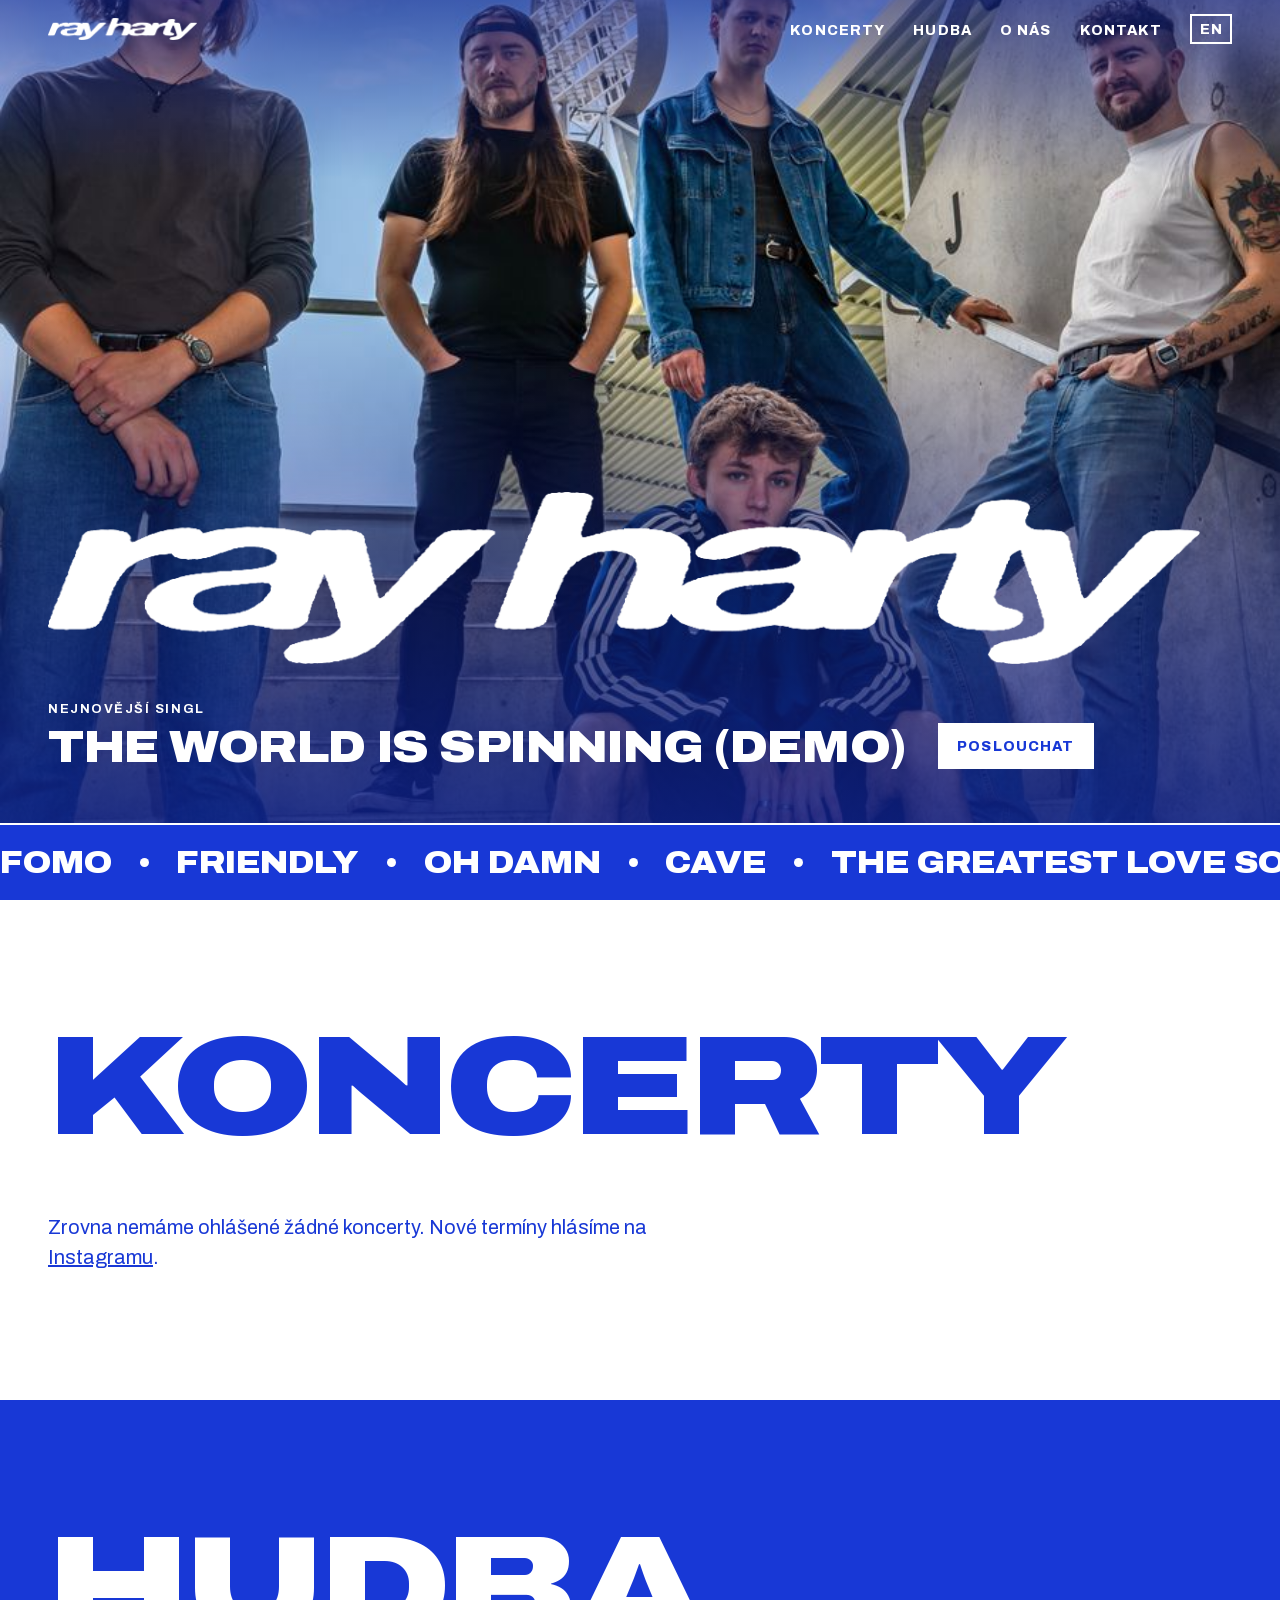
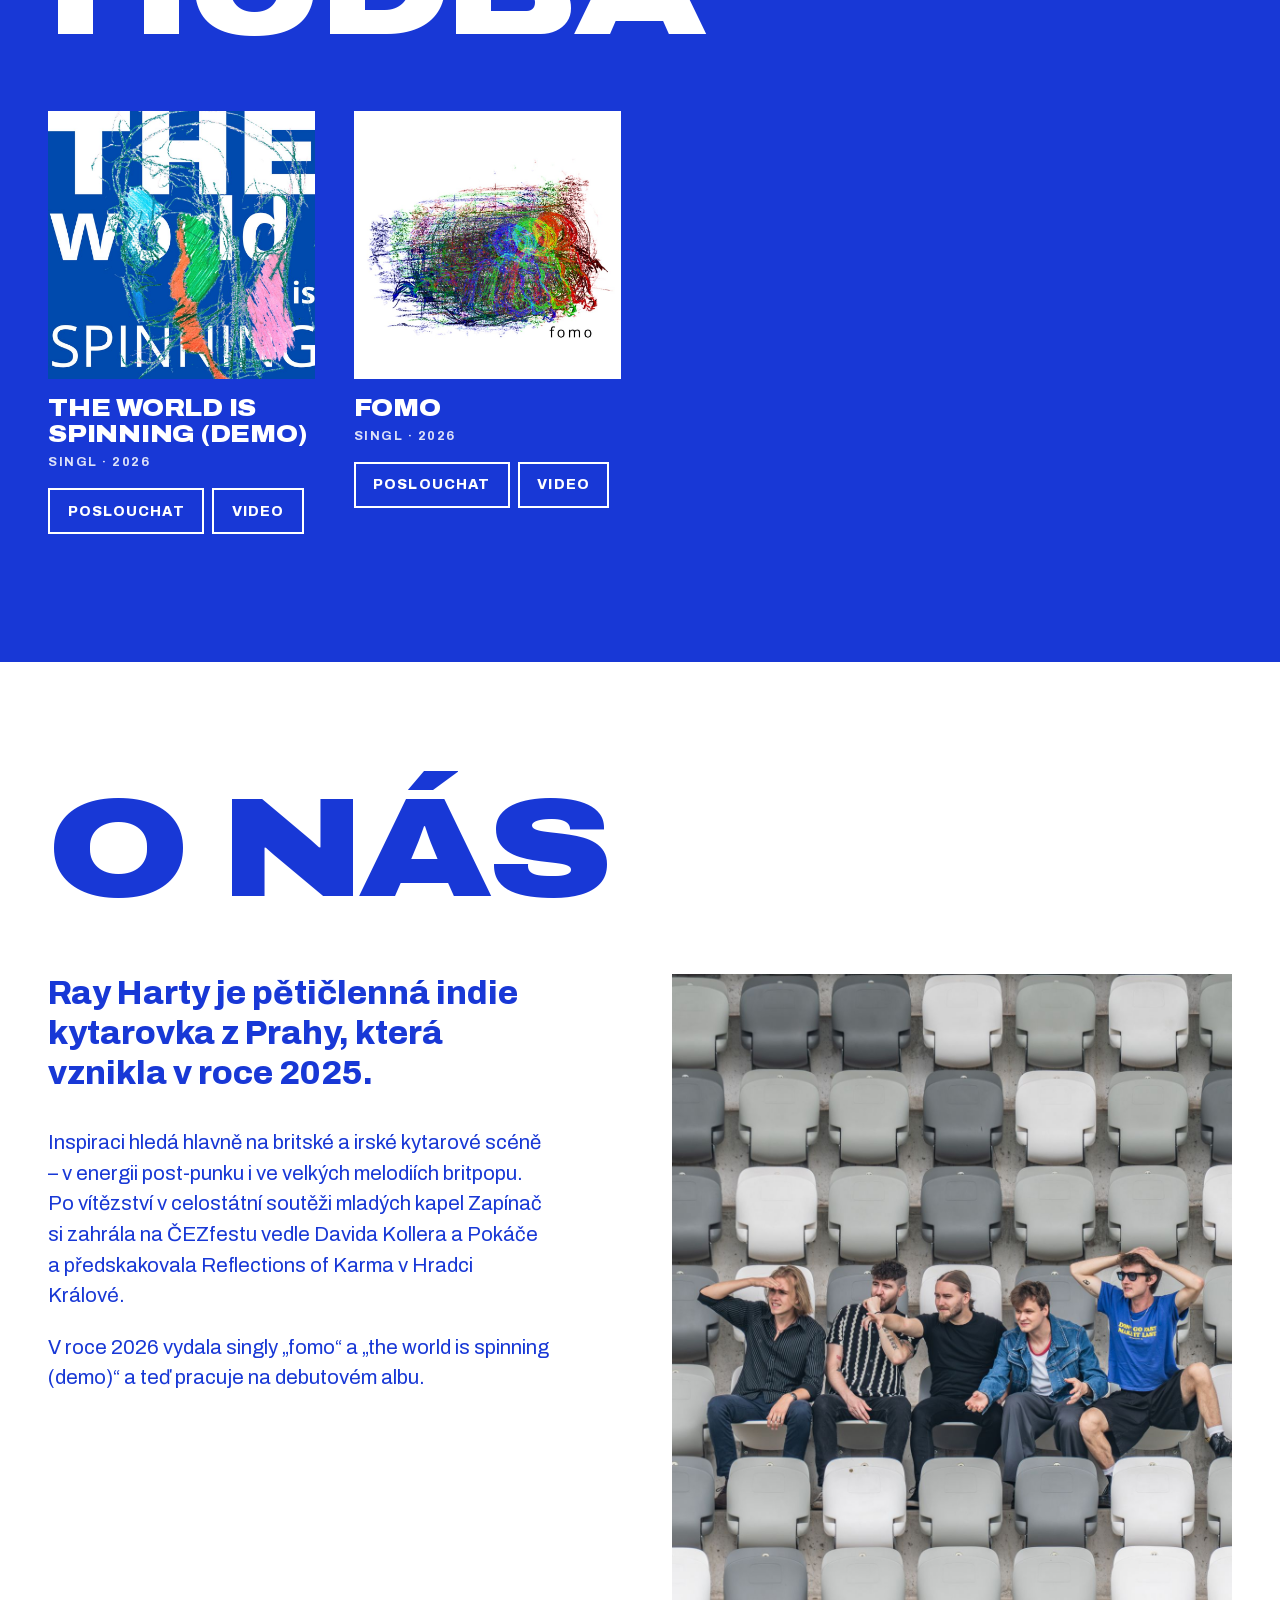
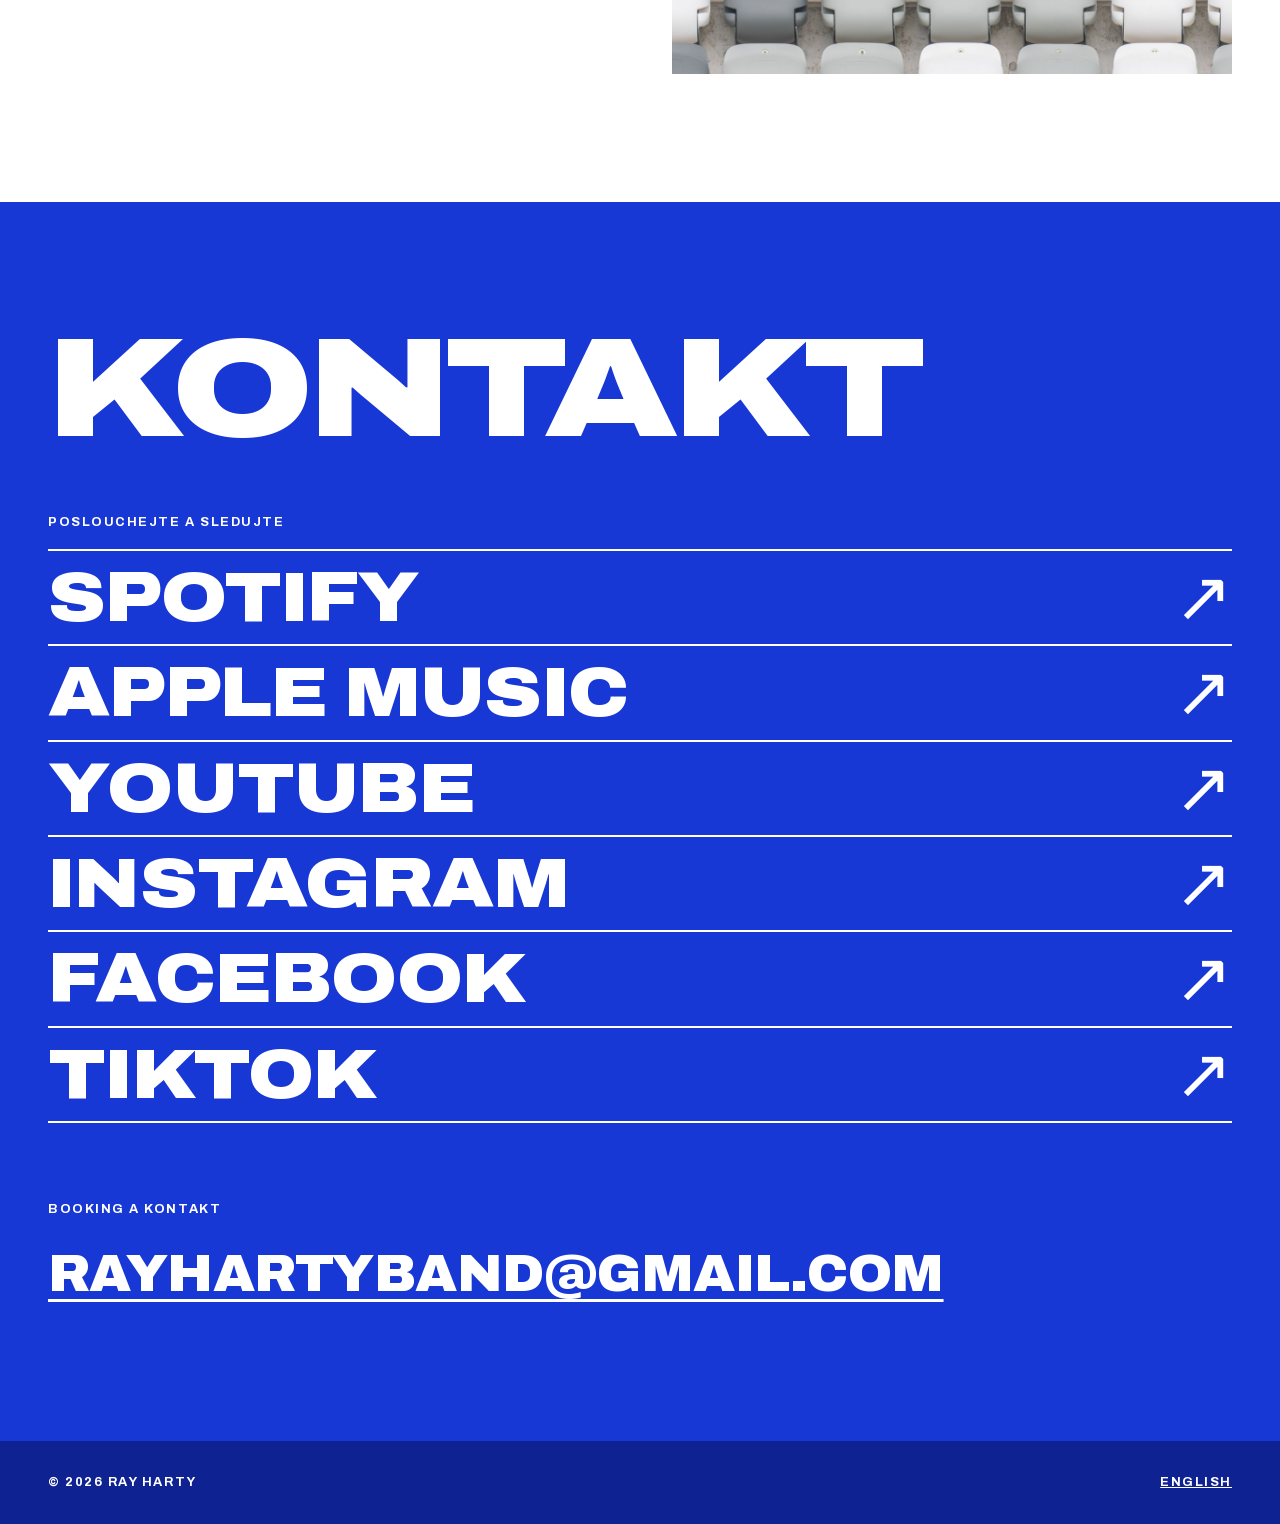
==== index.html @ d73cac22 "Ray Harty website: one-page bilingual site Czech (/) and English (/en/) one-page site with hero, liv" ====
<!doctype html>
<html lang="cs">
  <head>
    <meta charset="utf-8" />
    <meta name="viewport" content="width=device-width, initial-scale=1, viewport-fit=cover" />
    <title>Ray Harty</title>
    <meta
      name="description"
      content="Ray Harty je pětičlenná indie kytarovka z Prahy. Koncerty, hudba a odkazy na Spotify, Apple Music, YouTube a Instagram."
    />
    <link rel="canonical" href="https://rayharty.cz/" />
    <link rel="alternate" hreflang="cs" href="https://rayharty.cz/" />
    <link rel="alternate" hreflang="en" href="https://rayharty.cz/en/" />
    <link rel="alternate" hreflang="x-default" href="https://rayharty.cz/" />

    <meta property="og:type" content="website" />
    <meta property="og:site_name" content="Ray Harty" />
    <meta property="og:title" content="Ray Harty" />
    <meta property="og:description" content="Pětičlenná indie kytarovka z Prahy. Koncerty, hudba, kontakt." />
    <meta property="og:url" content="https://rayharty.cz/" />
    <meta property="og:image" content="https://rayharty.cz/assets/img/og.jpg" />
    <meta property="og:image:width" content="1200" />
    <meta property="og:image:height" content="630" />
    <meta property="og:locale" content="cs_CZ" />
    <meta property="og:locale:alternate" content="en_GB" />
    <meta name="theme-color" content="#1838d6" />

    <link rel="icon" href="assets/img/favicon.png" />
    <link rel="apple-touch-icon" href="assets/img/favicon.png" />
    <link rel="preload" href="assets/fonts/archivo-latin.woff2" as="font" type="font/woff2" crossorigin />
    <link rel="stylesheet" href="assets/css/style.css" />
    <script src="assets/js/config.js" defer></script>
    <script src="assets/js/main.js" defer></script>
  </head>
  <body>
    <a class="skip-link" href="#obsah">Přeskočit na obsah</a>

    <header class="site-header">
      <a class="logo" href="#top"><img src="assets/img/logo.png" alt="Ray Harty" width="1200" height="180" /></a>
      <nav class="site-nav" id="site-nav" aria-label="Hlavní navigace">
        <ul>
          <li><a href="#koncerty">Koncerty</a></li>
          <li><a href="#hudba">Hudba</a></li>
          <li><a href="#o-nas">O nás</a></li>
          <li><a href="#kontakt">Kontakt</a></li>
        </ul>
      </nav>
      <a class="lang-switch" href="en/" hreflang="en" lang="en" aria-label="English version">EN</a>
      <button class="menu-toggle" type="button" aria-expanded="false" aria-controls="site-nav">Menu</button>
    </header>

    <main id="obsah">
      <section class="hero" id="top">
        <picture class="hero__media">
          <source media="(max-width: 700px) and (orientation: portrait)" srcset="assets/img/hero-mobile.jpg" />
          <img src="assets/img/hero.jpg" alt="" fetchpriority="high" />
        </picture>
        <div class="hero__content">
          <h1 class="hero__title"><img src="assets/img/logo.png" alt="Ray Harty" width="1200" height="180" /></h1>
          <div class="hero__release" data-hero-release hidden></div>
        </div>
        <div class="ticker" data-album hidden></div>
      </section>

      <section class="section section--light" id="koncerty">
        <h2 class="section__title">Koncerty</h2>
        <ul class="concerts" data-concerts></ul>
        <p class="concerts__status" data-concerts-status>Načítám koncerty…</p>
      </section>

      <section class="section section--blue" id="hudba">
        <h2 class="section__title">Hudba</h2>
        <div class="releases" data-releases></div>
      </section>

      <section class="section section--light" id="o-nas">
        <h2 class="section__title">O nás</h2>
        <div class="about__grid">
          <div class="about__text" data-bio>
            <p class="lead">Ray Harty je pětičlenná indie kytarovka z Prahy, která vznikla v roce 2025.</p>
            <p>
              Inspiraci hledá hlavně na britské a irské kytarové scéně – v energii post-punku i ve velkých melodiích
              britpopu. Po vítězství v celostátní soutěži mladých kapel Zapínač si zahrála na ČEZfestu vedle Davida
              Kollera a Pokáče a předskakovala Reflections of Karma v Hradci Králové.
            </p>
            <p>
              V roce 2026 vydala singly „fomo“ a „the world is spinning (demo)“ a teď pracuje na debutovém albu.
            </p>
          </div>
          <figure class="about__media">
            <img src="assets/img/kapela.jpg" alt="Kapela Ray Harty na tribuně stadionu" width="1200" height="1500" loading="lazy" />
          </figure>
        </div>
      </section>

      <section class="section section--blue" id="kontakt">
        <h2 class="section__title">Kontakt</h2>
        <div class="contact__links" data-links-block>
          <p class="contact__label">Poslouchejte a sledujte</p>
          <ul class="link-list" data-links></ul>
        </div>
        <div data-email-block>
          <p class="contact__label">Booking a kontakt</p>
          <a class="contact__email" data-email></a>
        </div>
      </section>
    </main>

    <footer class="site-footer">
      <p>© <span data-year>2026</span> Ray Harty</p>
      <a href="en/" hreflang="en" lang="en">English</a>
    </footer>
  </body>
</html>
---- assets/css/style.css ----
/* ===================================================================
   Ray Harty
   =================================================================== */

@font-face {
  font-family: 'Archivo';
  src: url('../fonts/archivo-latin-ext.woff2') format('woff2');
  font-weight: 100 900;
  font-stretch: 62% 125%;
  font-display: swap;
  unicode-range: U+0100-02BA, U+02BD-02C5, U+02C7-02CC, U+02CE-02D7, U+02DD-02FF, U+0304, U+0308, U+0329,
    U+1D00-1DBF, U+1E00-1E9F, U+1EF2-1EFF, U+2020, U+20A0-20AB, U+20AD-20C4, U+2113, U+2C60-2C7F, U+A720-A7FF;
}

@font-face {
  font-family: 'Archivo';
  src: url('../fonts/archivo-latin.woff2') format('woff2');
  font-weight: 100 900;
  font-stretch: 62% 125%;
  font-display: swap;
  unicode-range: U+0000-00FF, U+0131, U+0152-0153, U+02BB-02BC, U+02C6, U+02DA, U+02DC, U+0304, U+0308, U+0329,
    U+2000-206F, U+20AC, U+2122, U+2191, U+2193, U+2212, U+2215, U+FEFF, U+FFFD;
}

:root {
  --blue: #1838d6;
  --blue-dark: #0e2391;
  --white: #ffffff;
  --font: 'Archivo', 'Helvetica Neue', Helvetica, Arial, sans-serif;
  --gutter: clamp(1rem, 4vw, 3rem);
  --rule: 2px solid currentColor;
}

/* --- base ---------------------------------------------------------- */

*,
*::before,
*::after {
  box-sizing: border-box;
}

html {
  scroll-behavior: smooth;
  -webkit-text-size-adjust: 100%;
}

body {
  margin: 0;
  font-family: var(--font);
  font-size: 1.0625rem;
  line-height: 1.5;
  color: var(--blue);
  background: var(--white);
  -webkit-font-smoothing: antialiased;
}

body.no-scroll {
  overflow: hidden;
}

img {
  display: block;
  max-width: 100%;
}

a {
  color: inherit;
}

:focus-visible {
  outline: 3px solid currentColor;
  outline-offset: 3px;
}

[hidden] {
  display: none !important;
}

@media (prefers-reduced-motion: reduce) {
  html {
    scroll-behavior: auto;
  }
  *,
  *::before,
  *::after {
    transition: none !important;
  }
  .ticker .ticker__track {
    animation: none;
  }
}

.skip-link {
  position: absolute;
  top: -4rem;
  left: var(--gutter);
  z-index: 100;
  padding: 0.5rem 1rem;
  background: var(--white);
  color: var(--blue);
  font-weight: 800;
}

.skip-link:focus {
  top: 0.5rem;
}

/* Shared heavy, wide, uppercase look */
.hero__release-title,
.section__title,
.concert__day,
.concert__city,
.release__title,
.release__placeholder,
.link-list a,
.contact__email {
  font-weight: 900;
  font-stretch: 115%;
  text-transform: uppercase;
  letter-spacing: -0.01em;
}

.hero__kicker,
.concert__weekday,
.concert__note,
.release__meta,
.contact__label {
  font-size: 0.8rem;
  font-weight: 700;
  text-transform: uppercase;
  letter-spacing: 0.12em;
}

/* --- buttons ------------------------------------------------------- */

.button {
  display: inline-flex;
  align-items: center;
  padding: 0.75em 1.25em;
  border: var(--rule);
  font-size: 0.875rem;
  font-weight: 800;
  text-transform: uppercase;
  letter-spacing: 0.08em;
  text-decoration: none;
  white-space: nowrap;
  transition: background-color 0.2s, color 0.2s, border-color 0.2s;
}

.section--light .button:hover {
  background: var(--blue);
  border-color: var(--blue);
  color: var(--white);
}

.section--blue .button:hover,
.hero .button:hover {
  background: var(--white);
  border-color: var(--white);
  color: var(--blue);
}

.button--solid {
  background: var(--white);
  border-color: var(--white);
  color: var(--blue);
}

.hero .button--solid:hover {
  background: transparent;
  color: var(--white);
}

/* --- header -------------------------------------------------------- */

.site-header {
  position: fixed;
  inset: 0 0 auto;
  z-index: 50;
  display: flex;
  align-items: center;
  gap: 1.75rem;
  padding: max(0.9rem, env(safe-area-inset-top, 0px)) var(--gutter) 0.9rem;
  color: var(--white);
  transition: background-color 0.3s;
}

.site-header.is-solid,
.site-header.menu-open {
  background: var(--blue);
}

.logo {
  margin-right: auto;
}

.logo img {
  width: auto;
  height: 1.4rem;
}

.site-nav ul {
  display: flex;
  gap: 1.75rem;
  margin: 0;
  padding: 0;
  list-style: none;
}

.site-nav a,
.lang-switch,
.menu-toggle {
  font-size: 0.875rem;
  font-weight: 800;
  text-transform: uppercase;
  letter-spacing: 0.08em;
  text-decoration: none;
}

.site-nav a:hover {
  text-decoration: underline;
  text-decoration-thickness: 2px;
  text-underline-offset: 0.35em;
}

.lang-switch {
  padding: 0.15rem 0.45rem;
  border: var(--rule);
}

.lang-switch:hover {
  background: var(--white);
  border-color: var(--white);
  color: var(--blue);
}

.menu-toggle {
  display: none;
  padding: 0.25rem 0;
  border: 0;
  background: none;
  color: inherit;
  font-family: inherit;
  cursor: pointer;
}

@media (max-width: 760px) {
  .site-header {
    gap: 1.25rem;
  }

  .menu-toggle {
    display: block;
  }

  .site-nav {
    position: fixed;
    inset: 0;
    z-index: -1;
    display: none;
    padding: 6rem var(--gutter) 2rem;
    background: var(--blue);
  }

  .menu-open .site-nav {
    display: block;
  }

  .site-nav ul {
    flex-direction: column;
    gap: 0.25rem;
  }

  .site-nav a {
    font-size: clamp(2.5rem, 13vw, 4rem);
    font-weight: 900;
    font-stretch: 115%;
    letter-spacing: -0.01em;
    line-height: 1.1;
  }
}

/* --- hero ---------------------------------------------------------- */

.hero {
  position: relative;
  display: flex;
  flex-direction: column;
  justify-content: flex-end;
  min-height: 100vh;
  min-height: 100svh;
  overflow: hidden;
  isolation: isolate;
  background: var(--blue);
  color: var(--white);
}

.hero__media {
  position: absolute;
  inset: 0;
  z-index: -1;
}

.hero__media img {
  width: 100%;
  height: 100%;
  object-fit: cover;
  object-position: 50% 65%;
}

/* Blue fade at the top (header) and bottom (logo + release) */
.hero__media::after {
  content: '';
  position: absolute;
  inset: 0;
  background:
    linear-gradient(to bottom, rgb(14 35 145 / 0.6), transparent 20%),
    linear-gradient(to top, rgb(14 35 145 / 0.92), rgb(14 35 145 / 0.4) 40%, transparent 65%);
}

.hero__content {
  width: 100%;
  padding: 0 var(--gutter) clamp(2rem, 6vh, 4rem);
}

.hero__title {
  margin: 0;
}

.hero__title img {
  width: min(100%, 72rem);
  height: auto;
}

.hero__release {
  display: flex;
  flex-wrap: wrap;
  align-items: flex-end;
  gap: 1rem 2rem;
  margin-top: clamp(1.5rem, 4vh, 2.5rem);
}

.hero__kicker {
  margin: 0 0 0.35rem;
}

.hero__release-title {
  margin: 0;
  font-size: clamp(1.5rem, 4vw, 2.75rem);
  line-height: 1;
}

/* New album tracklist, looping strip at the bottom of the hero */
.ticker {
  overflow: hidden;
  padding-block: 0.9rem;
  border-top: 2px solid var(--white);
  background: var(--blue);
  color: var(--white);
}

.ticker__track {
  display: flex;
  width: max-content;
  animation: ticker 45s linear infinite;
}

.ticker:hover .ticker__track {
  animation-play-state: paused;
}

.ticker__list,
.ticker__list li {
  display: flex;
  align-items: center;
}

.ticker__list {
  margin: 0;
  padding: 0;
  list-style: none;
}

.ticker__list li {
  font-size: clamp(1.25rem, 2.4vw, 2rem);
  font-weight: 900;
  font-stretch: 115%;
  text-transform: uppercase;
  white-space: nowrap;
}

/* Dot after every song, the last one included, so the loop joins seamlessly */
.ticker__list li::after {
  content: '';
  flex: none;
  width: 0.3em;
  height: 0.3em;
  margin-inline: 0.9em;
  border-radius: 50%;
  background: currentColor;
}

@keyframes ticker {
  to {
    transform: translateX(-25%);
  }
}

/* --- sections ------------------------------------------------------ */

.section {
  padding: clamp(4rem, 10vw, 8rem) var(--gutter);
  scroll-margin-top: 3rem;
}

.section--light {
  background: var(--white);
  color: var(--blue);
}

.section--blue {
  background: var(--blue);
  color: var(--white);
}

.section__title {
  margin: 0 0 clamp(2rem, 5vw, 4rem);
  font-size: clamp(3rem, 11vw, 10rem);
  font-stretch: 125%;
  line-height: 0.85;
  letter-spacing: -0.03em;
}

.empty {
  max-width: 40ch;
  margin: 0;
  font-size: 1.25rem;
}

/* --- concerts ------------------------------------------------------ */

.concerts {
  margin: 0;
  padding: 0;
  list-style: none;
  border-top: var(--rule);
}

.concerts:empty {
  display: none;
}

.concert {
  display: grid;
  grid-template-columns: minmax(9rem, 14rem) 1fr auto;
  align-items: center;
  gap: 0.75rem 2rem;
  padding: 1.25rem 0;
  border-bottom: var(--rule);
}

.concert__date,
.concert__place {
  display: flex;
  flex-direction: column;
}

.concert__day {
  font-size: clamp(1.75rem, 3vw, 2.5rem);
  line-height: 1;
}

.concert__weekday {
  margin-top: 0.35rem;
}

.concert__city {
  font-size: clamp(1.25rem, 2.5vw, 1.75rem);
  line-height: 1.1;
}

.concert__venue {
  font-weight: 500;
}

.concert__note {
  margin-top: 0.35rem;
}

.concerts__status {
  margin: 0;
  max-width: 50ch;
  font-size: 1.25rem;
}

@media (max-width: 600px) {
  .concert {
    grid-template-columns: 1fr auto;
    grid-template-areas:
      'date action'
      'place action';
  }

  .concert__date {
    grid-area: date;
  }

  .concert__place {
    grid-area: place;
  }

  .concert__action {
    grid-area: action;
  }
}

/* --- releases ------------------------------------------------------ */

.releases {
  display: grid;
  grid-template-columns: repeat(auto-fill, minmax(min(100%, 16rem), 1fr));
  gap: clamp(2rem, 4vw, 3rem) clamp(1.5rem, 3vw, 2.5rem);
}

.release__cover {
  aspect-ratio: 1;
  margin-bottom: 1rem;
  overflow: hidden;
  background: var(--blue-dark);
}

.release__cover img {
  width: 100%;
  height: 100%;
  object-fit: cover;
  transition: transform 0.4s;
}

.release:hover .release__cover img {
  transform: scale(1.03);
}

.release__placeholder {
  display: grid;
  place-items: center;
  height: 100%;
  padding: 1rem;
  font-size: 1.75rem;
  line-height: 1;
  text-align: center;
}

.release__title {
  margin: 0;
  font-size: 1.5rem;
  line-height: 1.1;
}

.release__meta {
  margin: 0.35rem 0 1rem;
  opacity: 0.85;
}

.release__actions {
  display: flex;
  flex-wrap: wrap;
  gap: 0.5rem;
}

@media (max-width: 600px) {
  .releases {
    grid-template-columns: 1fr 1fr;
    gap: 2rem 1rem;
  }

  .release__title {
    font-size: 1.125rem;
  }

  .release__placeholder {
    font-size: 1.125rem;
  }
}

/* --- about --------------------------------------------------------- */

.about__grid {
  display: grid;
  grid-template-columns: repeat(auto-fit, minmax(min(100%, 22rem), 1fr));
  align-items: start;
  gap: clamp(2rem, 5vw, 5rem);
}

.about__media {
  aspect-ratio: 4 / 5;
  margin: 0;
  overflow: hidden;
}

.about__media img {
  width: 100%;
  height: 100%;
  object-fit: cover;
}

.about__text {
  max-width: 42ch;
  font-size: clamp(1.125rem, 1.6vw, 1.375rem);
}

.about__text p {
  margin: 0 0 1em;
}

.about__text .lead {
  font-size: clamp(1.5rem, 2.6vw, 2.25rem);
  font-weight: 800;
  line-height: 1.2;
}

/* --- contact ------------------------------------------------------- */

.contact__label {
  margin: 0 0 1rem;
}

.contact__links {
  margin-bottom: clamp(3rem, 6vw, 5rem);
}

.link-list {
  margin: 0;
  padding: 0;
  list-style: none;
  border-top: var(--rule);
}

.link-list li {
  border-bottom: var(--rule);
}

.link-list a {
  display: flex;
  justify-content: space-between;
  align-items: center;
  gap: 1rem;
  padding: 0.5rem 0;
  font-size: clamp(1.75rem, 5.5vw, 4.5rem);
  line-height: 1.1;
  text-decoration: none;
}

.link-list a::after {
  content: '↗';
  font-weight: 400;
  transition: transform 0.2s;
}

.link-list a:hover::after {
  transform: translate(0.12em, -0.12em);
}

.contact__email {
  font-size: clamp(1.25rem, 4.5vw, 3.25rem);
  font-stretch: 105%;
  text-decoration-thickness: 3px;
  text-underline-offset: 0.15em;
  overflow-wrap: anywhere;
}

/* --- footer -------------------------------------------------------- */

.site-footer {
  display: flex;
  flex-wrap: wrap;
  justify-content: space-between;
  gap: 1rem;
  padding: 2rem var(--gutter) max(2rem, env(safe-area-inset-bottom, 0px));
  background: var(--blue-dark);
  color: var(--white);
  font-size: 0.8rem;
  font-weight: 700;
  text-transform: uppercase;
  letter-spacing: 0.12em;
}

.site-footer p {
  margin: 0;
}
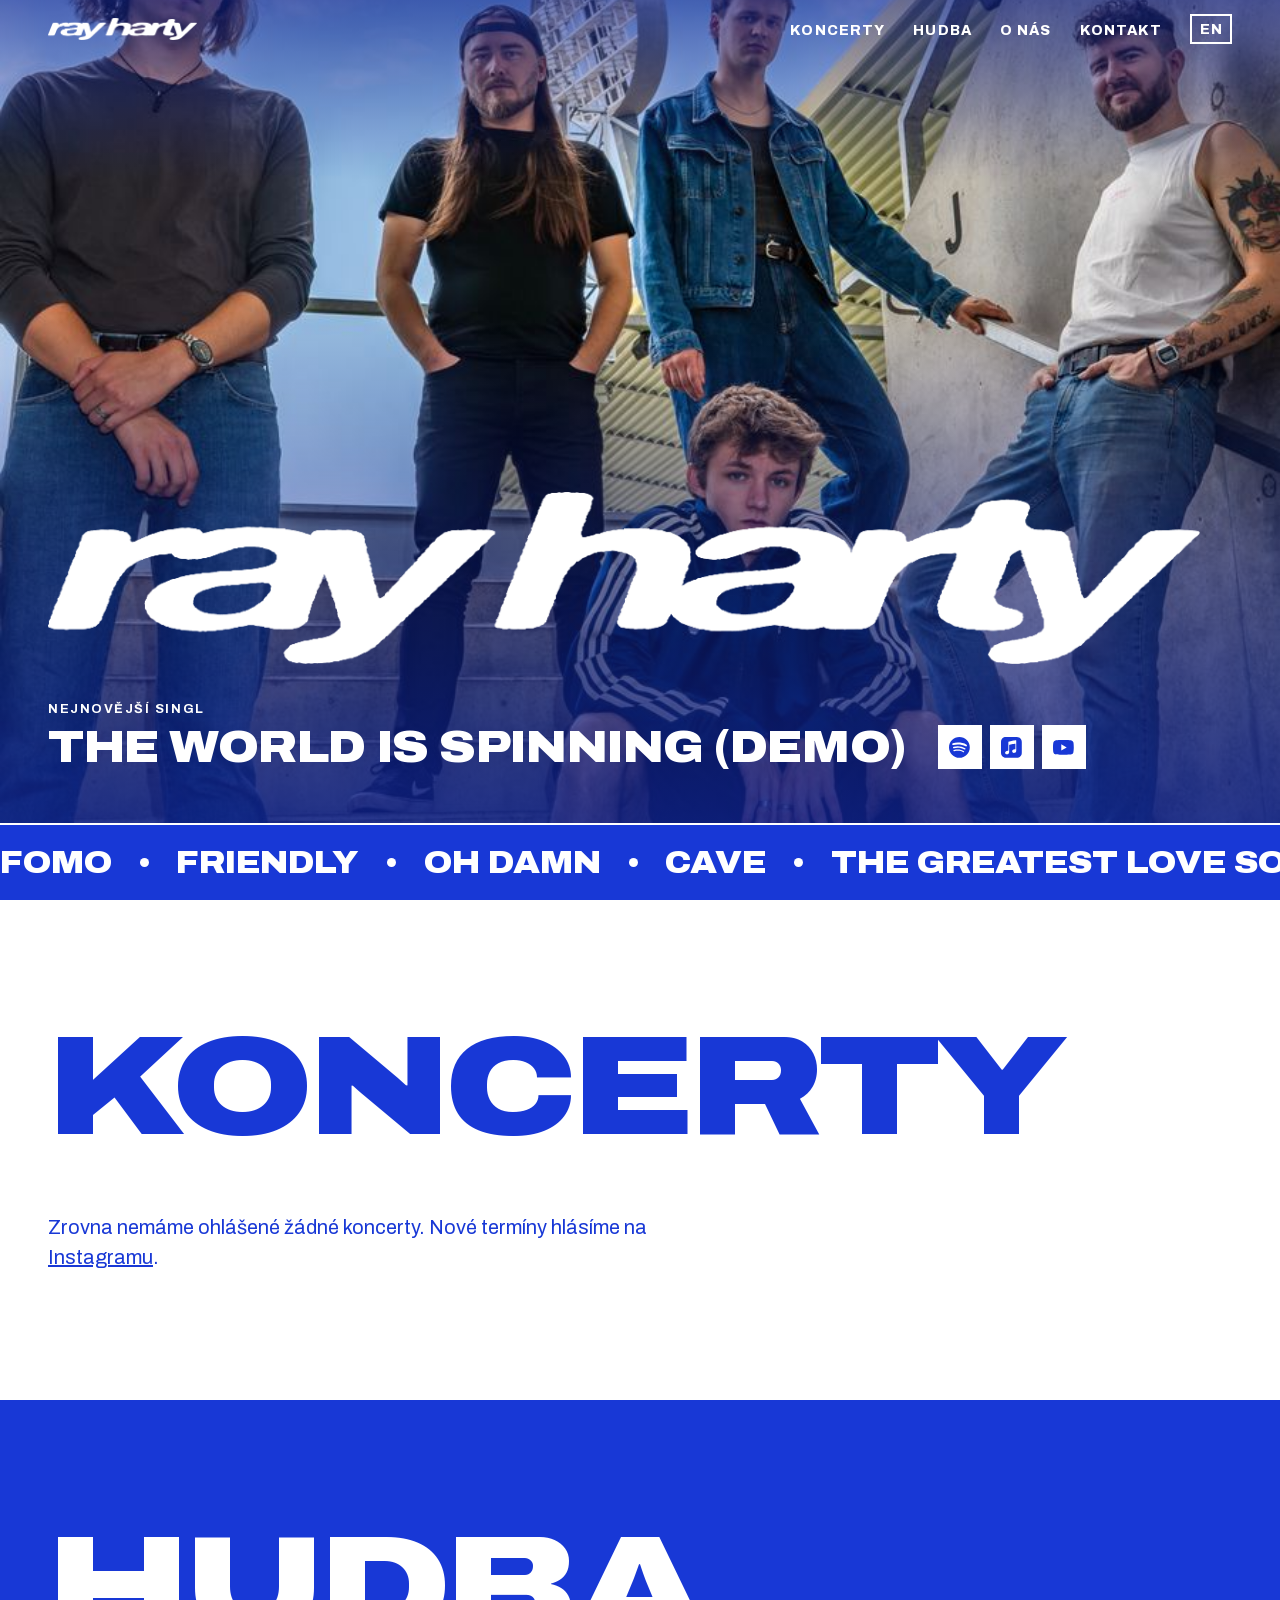
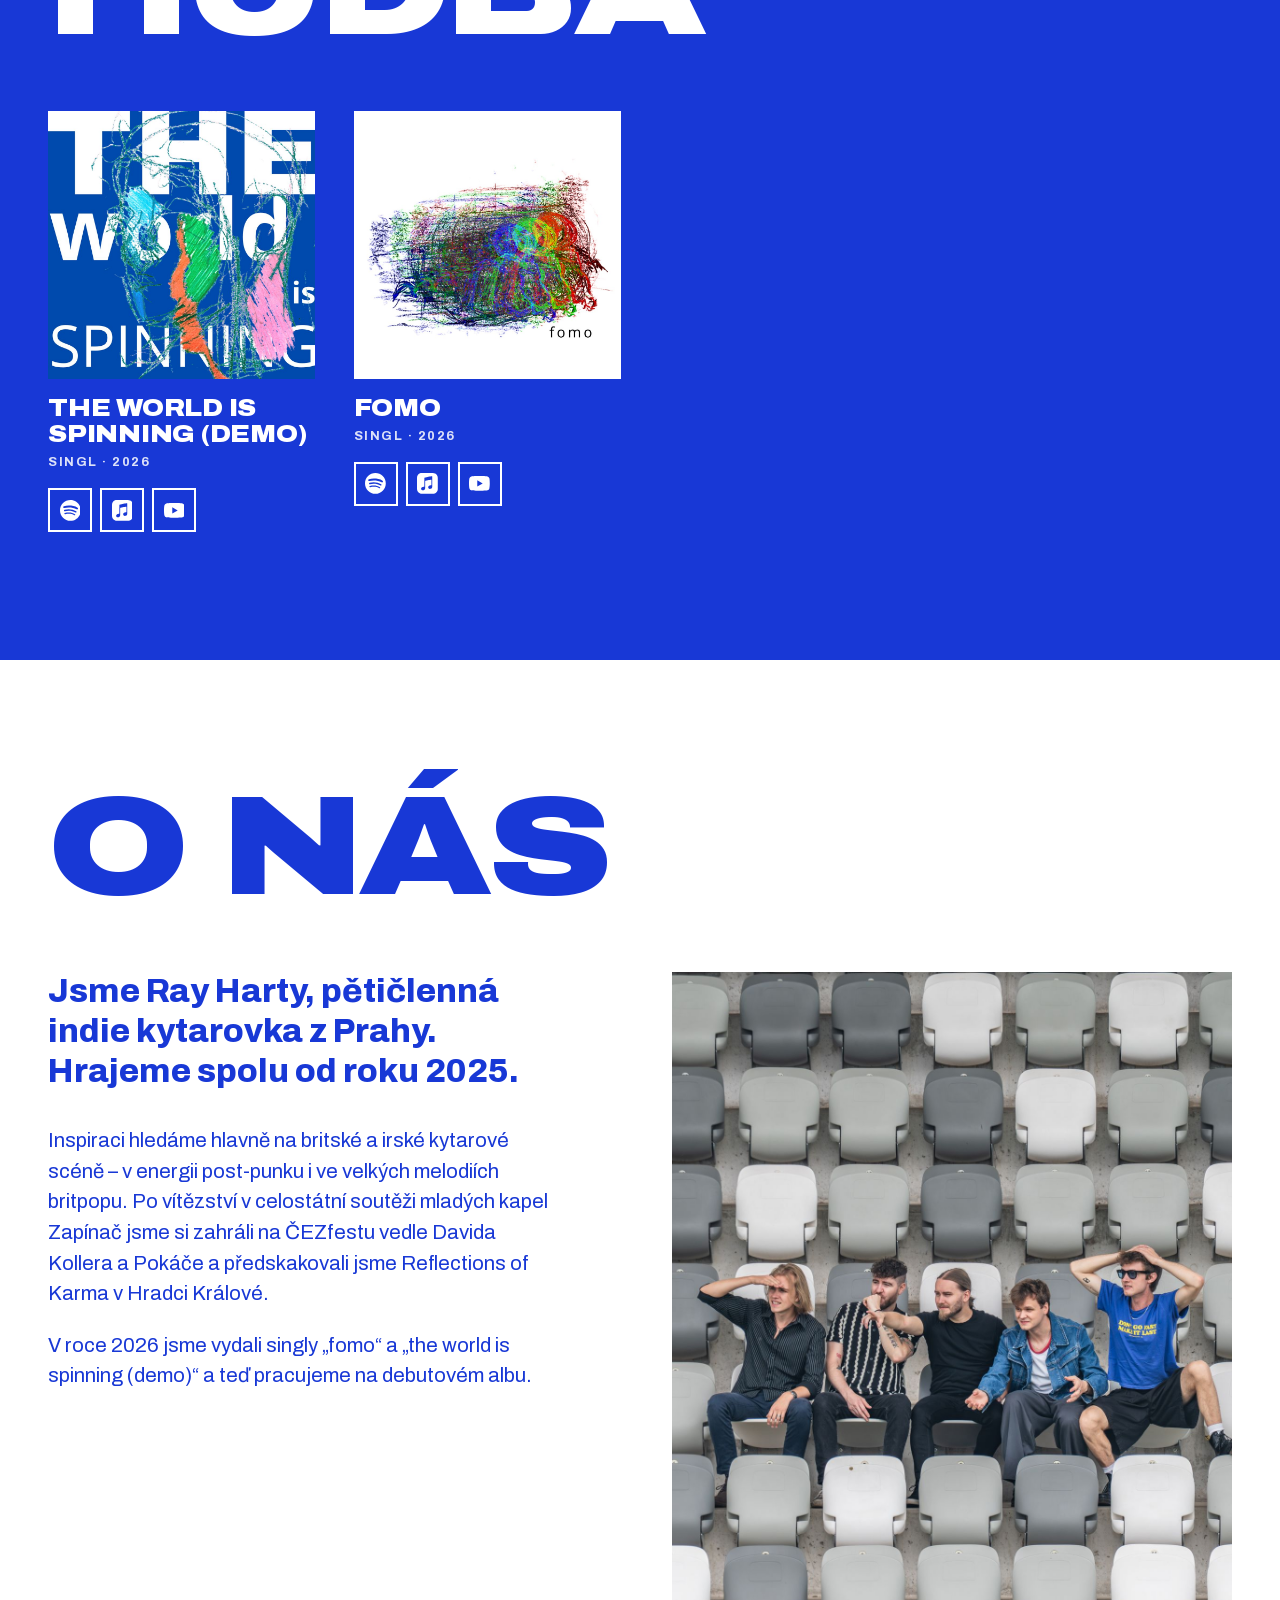
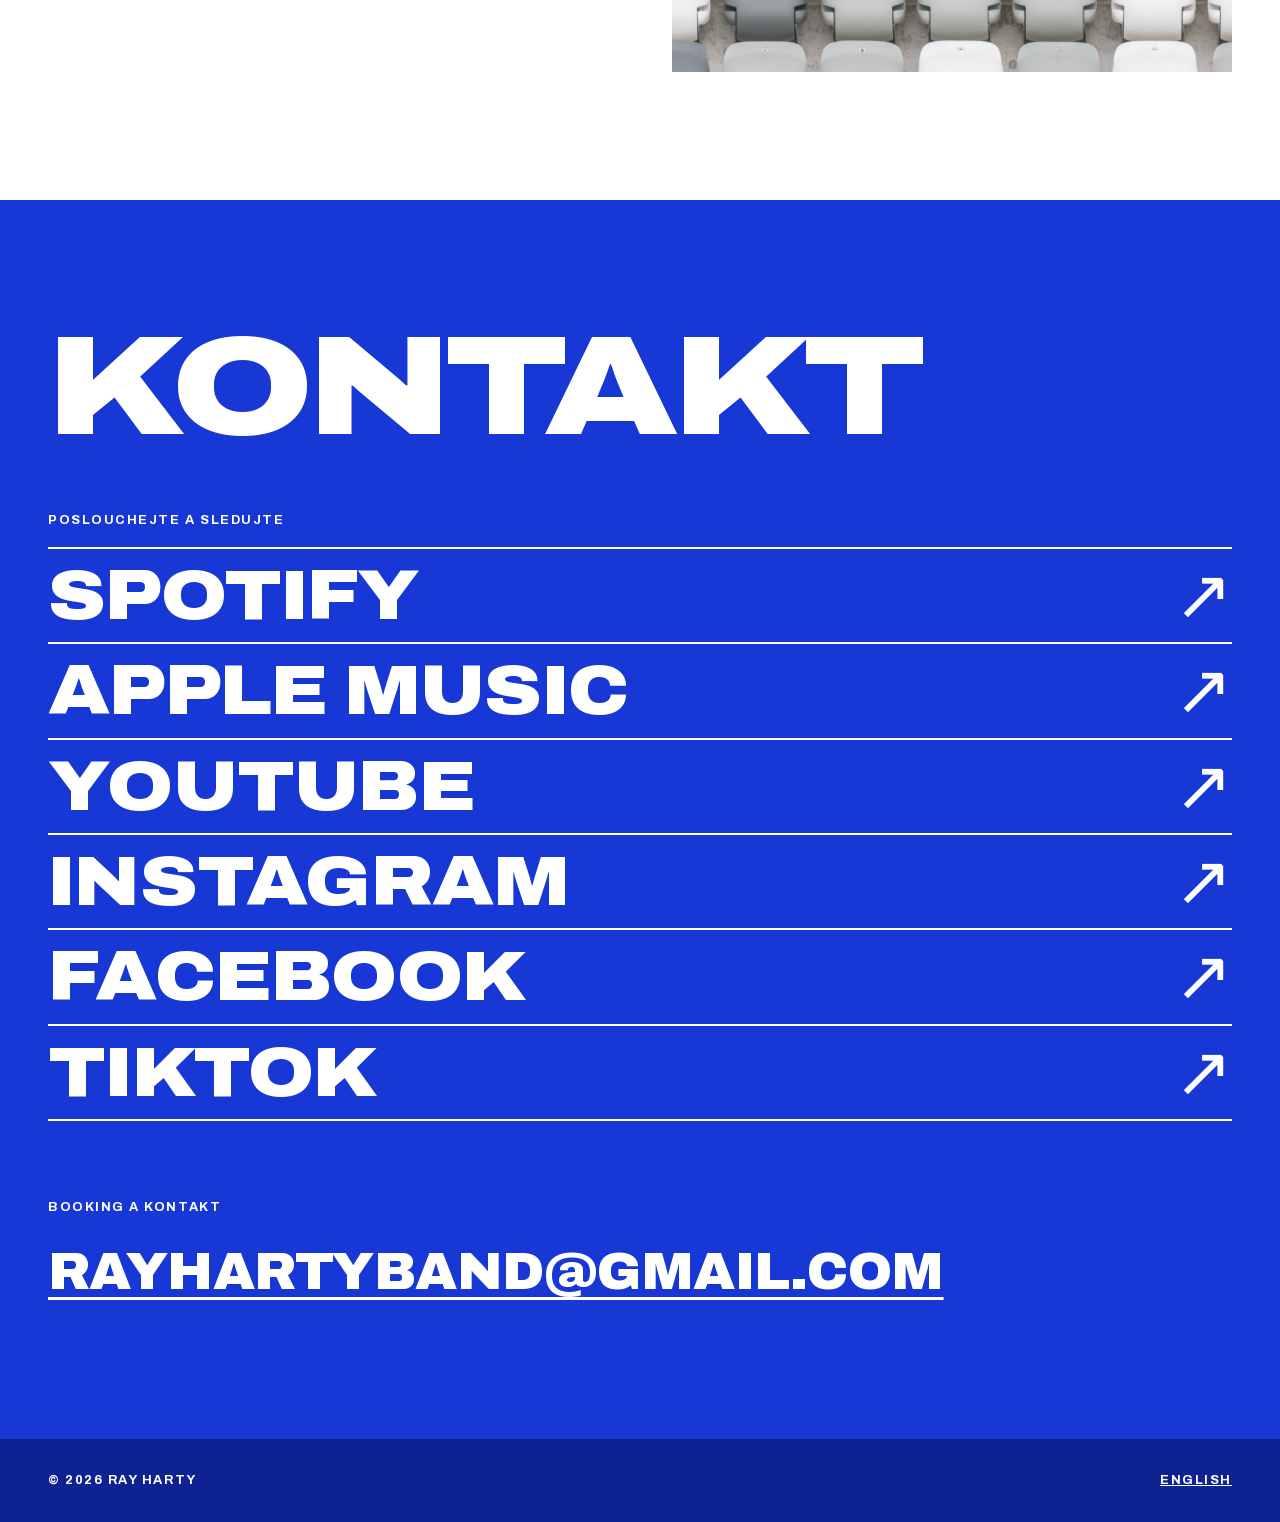
==== commit 4c8d3ea4: "Replace listen/video buttons with platform icons, first-person bio Releases and the hero now link to" ====
--- a/index.html
+++ b/index.html
@@ -8,17 +8,17 @@
       name="description"
       content="Ray Harty je pětičlenná indie kytarovka z Prahy. Koncerty, hudba a odkazy na Spotify, Apple Music, YouTube a Instagram."
     />
-    <link rel="canonical" href="https://rayharty.cz/" />
-    <link rel="alternate" hreflang="cs" href="https://rayharty.cz/" />
-    <link rel="alternate" hreflang="en" href="https://rayharty.cz/en/" />
-    <link rel="alternate" hreflang="x-default" href="https://rayharty.cz/" />
+    <link rel="canonical" href="https://rayharty.github.io/" />
+    <link rel="alternate" hreflang="cs" href="https://rayharty.github.io/" />
+    <link rel="alternate" hreflang="en" href="https://rayharty.github.io/en/" />
+    <link rel="alternate" hreflang="x-default" href="https://rayharty.github.io/" />
 
     <meta property="og:type" content="website" />
     <meta property="og:site_name" content="Ray Harty" />
     <meta property="og:title" content="Ray Harty" />
     <meta property="og:description" content="Pětičlenná indie kytarovka z Prahy. Koncerty, hudba, kontakt." />
-    <meta property="og:url" content="https://rayharty.cz/" />
-    <meta property="og:image" content="https://rayharty.cz/assets/img/og.jpg" />
+    <meta property="og:url" content="https://rayharty.github.io/" />
+    <meta property="og:image" content="https://rayharty.github.io/assets/img/og.jpg" />
     <meta property="og:image:width" content="1200" />
     <meta property="og:image:height" content="630" />
     <meta property="og:locale" content="cs_CZ" />
@@ -77,14 +77,15 @@
         <h2 class="section__title">O nás</h2>
         <div class="about__grid">
           <div class="about__text" data-bio>
-            <p class="lead">Ray Harty je pětičlenná indie kytarovka z Prahy, která vznikla v roce 2025.</p>
+            <p class="lead">Jsme Ray Harty, pětičlenná indie kytarovka z Prahy. Hrajeme spolu od roku 2025.</p>
             <p>
-              Inspiraci hledá hlavně na britské a irské kytarové scéně – v energii post-punku i ve velkých melodiích
-              britpopu. Po vítězství v celostátní soutěži mladých kapel Zapínač si zahrála na ČEZfestu vedle Davida
-              Kollera a Pokáče a předskakovala Reflections of Karma v Hradci Králové.
+              Inspiraci hledáme hlavně na britské a irské kytarové scéně – v energii post-punku i ve velkých
+              melodiích britpopu. Po vítězství v celostátní soutěži mladých kapel Zapínač jsme si zahráli na
+              ČEZfestu vedle Davida Kollera a Pokáče a předskakovali jsme Reflections of Karma v Hradci Králové.
             </p>
             <p>
-              V roce 2026 vydala singly „fomo“ a „the world is spinning (demo)“ a teď pracuje na debutovém albu.
+              V roce 2026 jsme vydali singly „fomo“ a „the world is spinning (demo)“ a teď pracujeme na debutovém
+              albu.
             </p>
           </div>
           <figure class="about__media">
--- a/assets/css/style.css
+++ b/assets/css/style.css
@@ -171,6 +171,20 @@
   color: var(--white);
 }
 
+/* Square brand-icon link (Spotify, Apple Music, YouTube) */
+.button--icon {
+  justify-content: center;
+  width: 2.75rem;
+  height: 2.75rem;
+  padding: 0;
+}
+
+.button--icon svg {
+  width: 1.3rem;
+  height: 1.3rem;
+  fill: currentColor;
+}
+
 /* --- header -------------------------------------------------------- */
 
 .site-header {
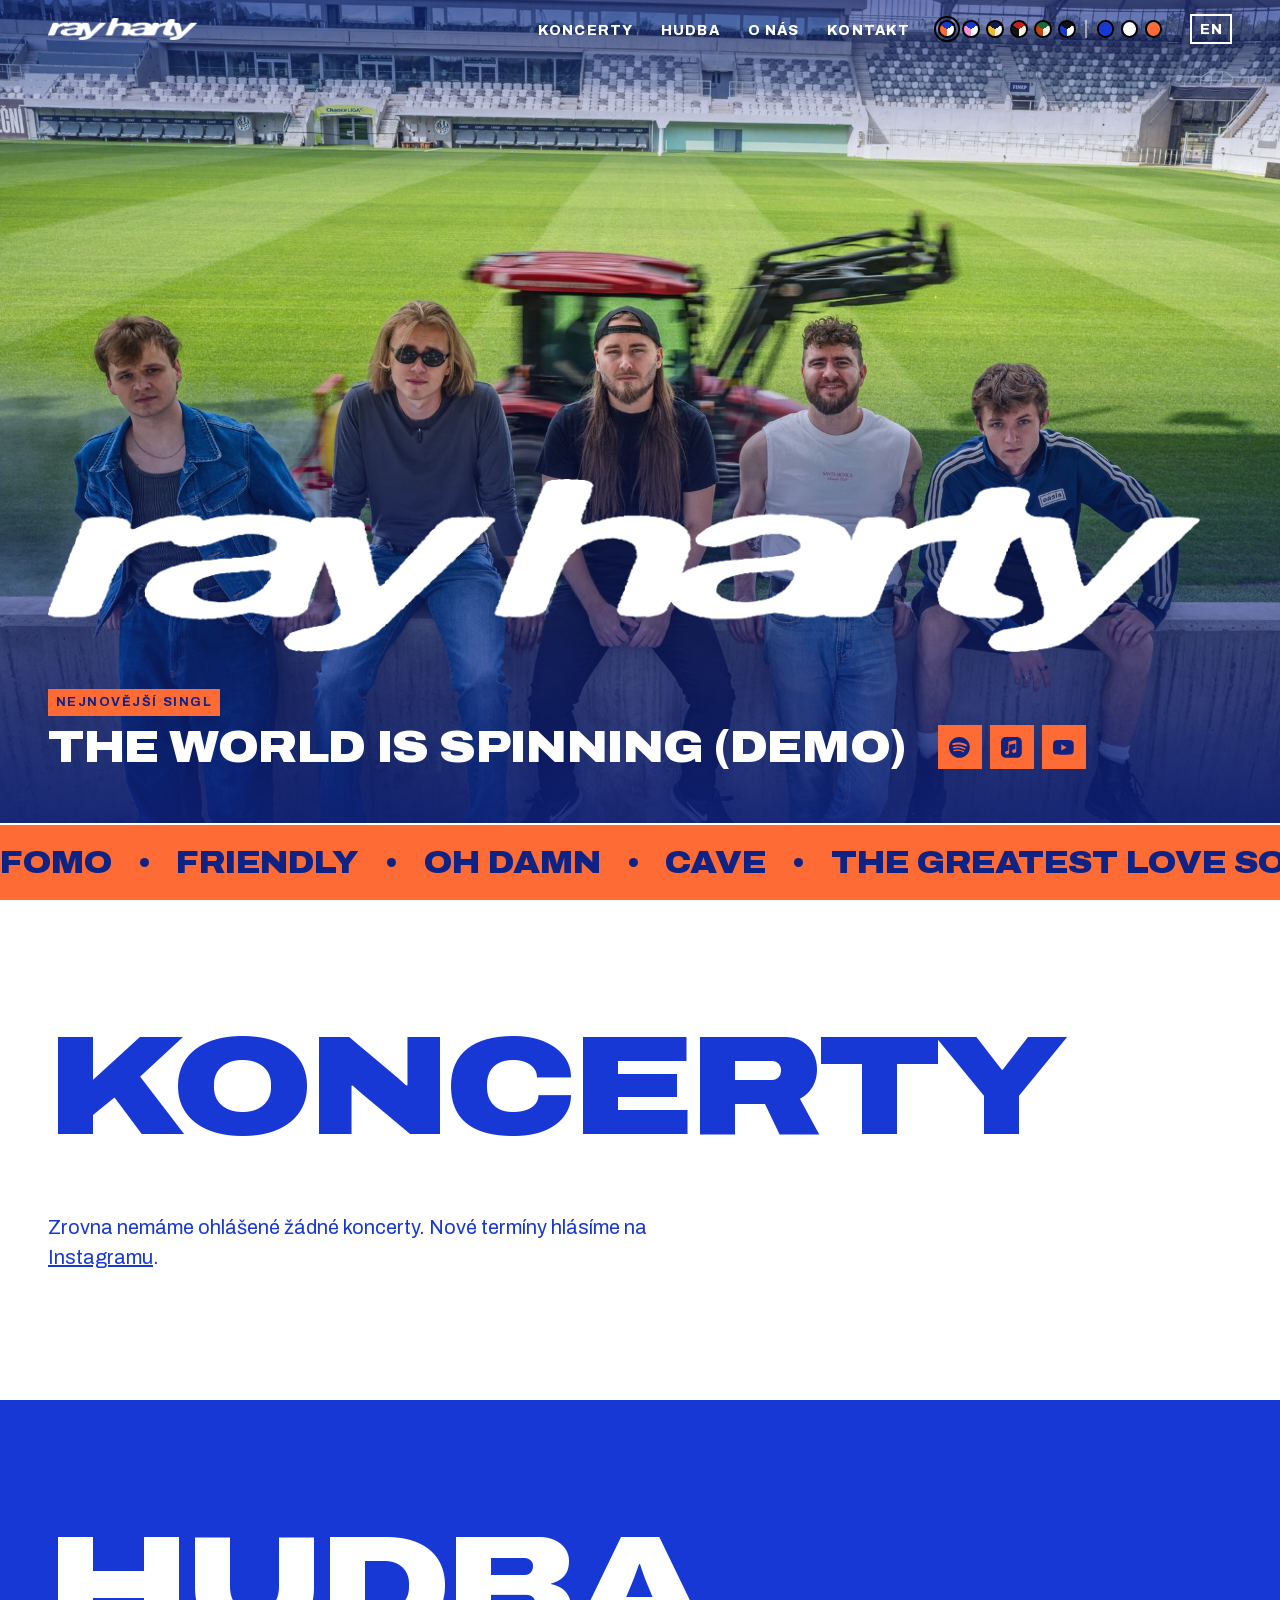
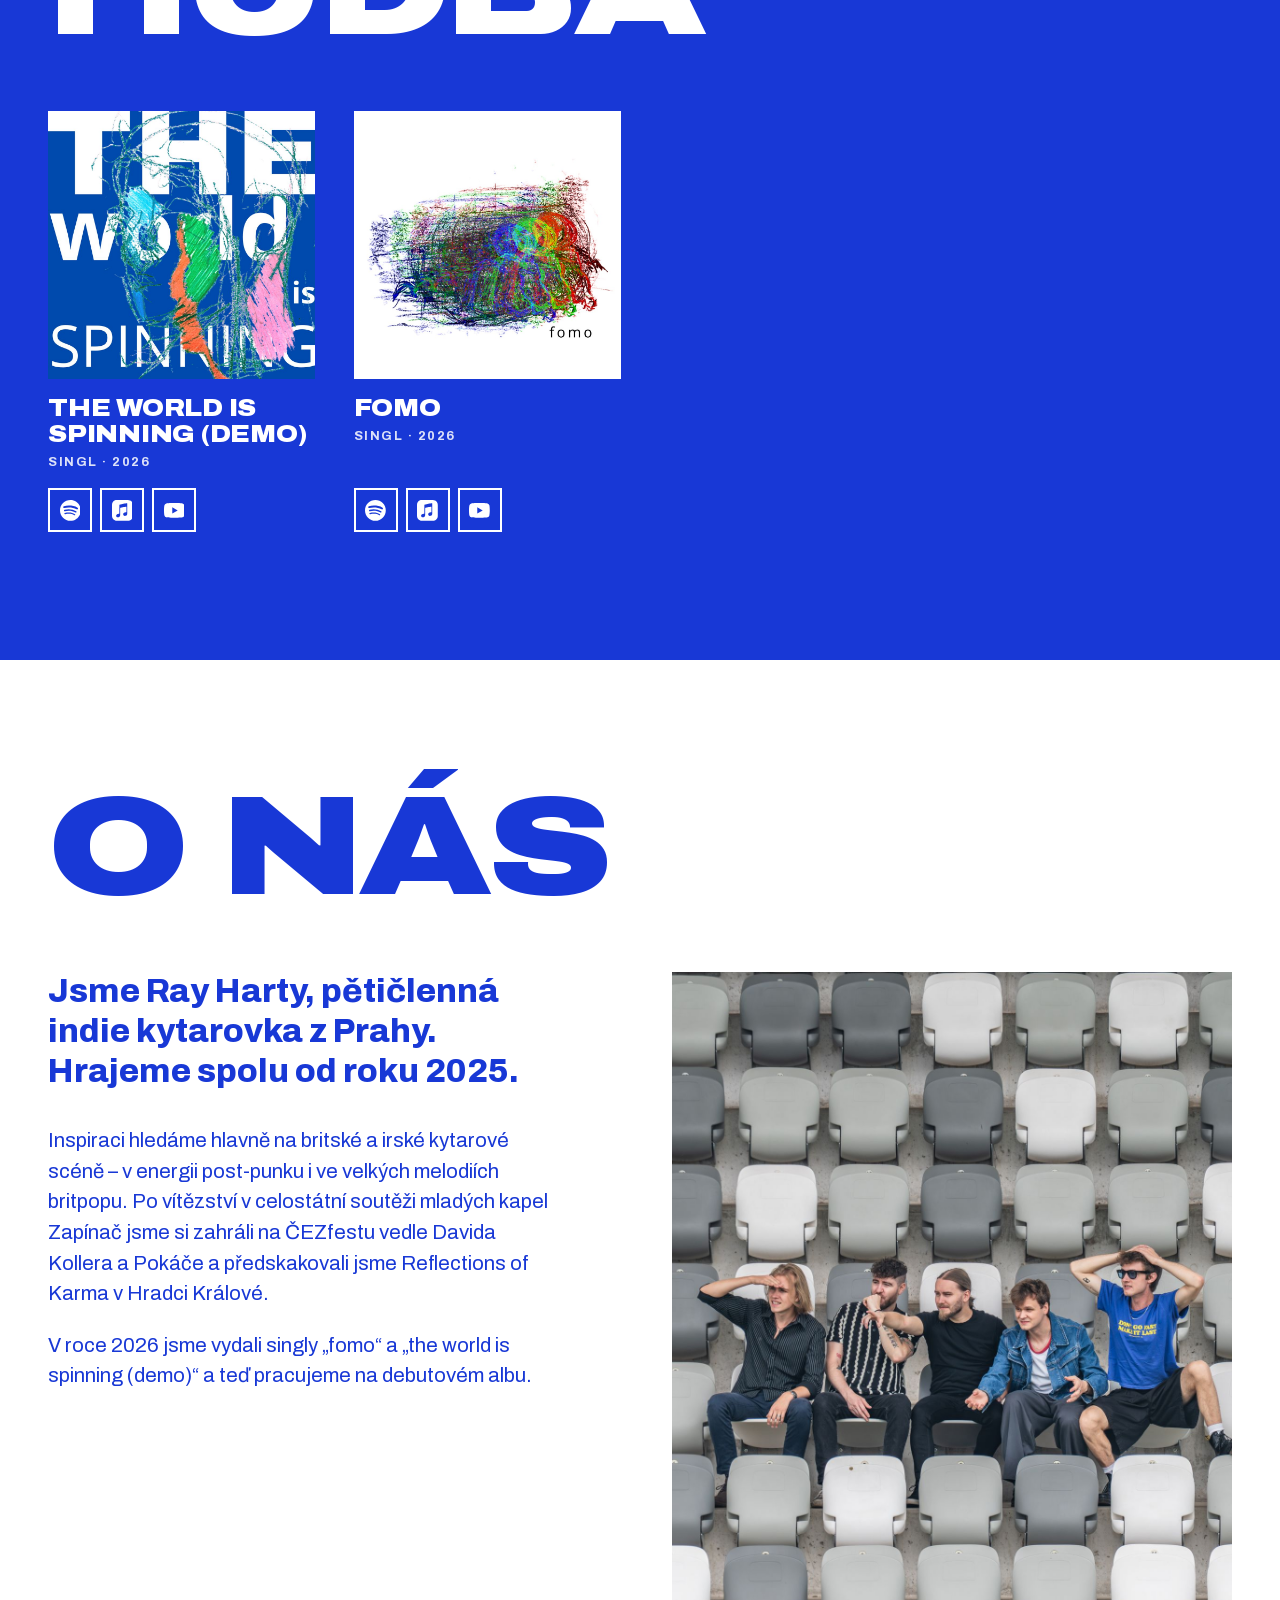
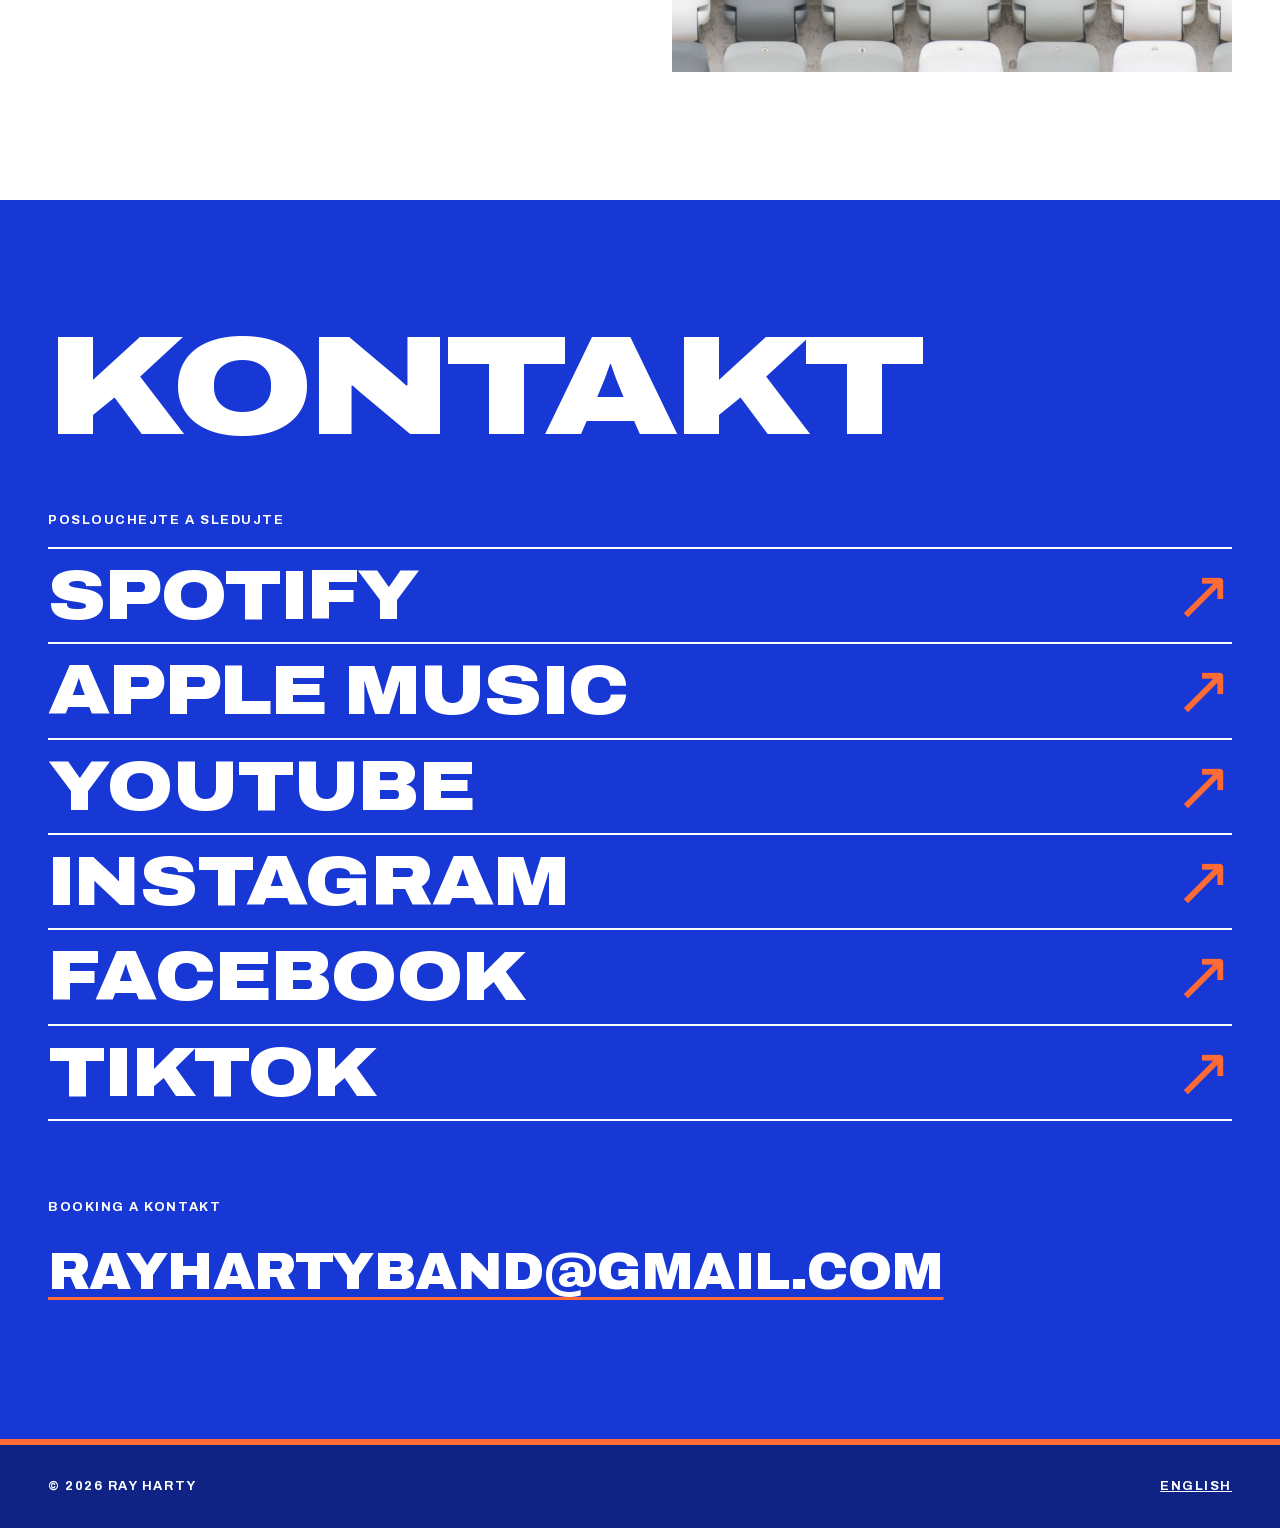
==== commit 1afb6817: "Add colour theme switcher with three-colour presets Header switcher (in the menu on mobile) with six" ====
--- a/index.html
+++ b/index.html
@@ -29,7 +29,8 @@
     <link rel="apple-touch-icon" href="assets/img/favicon.png" />
     <link rel="preload" href="assets/fonts/archivo-latin.woff2" as="font" type="font/woff2" crossorigin />
     <link rel="stylesheet" href="assets/css/style.css" />
-    <script src="assets/js/config.js" defer></script>
+    <script src="assets/js/config.js"></script>
+    <script src="assets/js/theme.js"></script>
     <script src="assets/js/main.js" defer></script>
   </head>
   <body>
@@ -44,6 +45,7 @@
           <li><a href="#o-nas">O nás</a></li>
           <li><a href="#kontakt">Kontakt</a></li>
         </ul>
+        <div class="theme-switch" role="group" data-theme-switch hidden></div>
       </nav>
       <a class="lang-switch" href="en/" hreflang="en" lang="en" aria-label="English version">EN</a>
       <button class="menu-toggle" type="button" aria-expanded="false" aria-controls="site-nav">Menu</button>
@@ -68,7 +70,7 @@
         <p class="concerts__status" data-concerts-status>Načítám koncerty…</p>
       </section>
 
-      <section class="section section--blue" id="hudba">
+      <section class="section section--primary" id="hudba">
         <h2 class="section__title">Hudba</h2>
         <div class="releases" data-releases></div>
       </section>
@@ -94,7 +96,7 @@
         </div>
       </section>
 
-      <section class="section section--blue" id="kontakt">
+      <section class="section section--primary" id="kontakt">
         <h2 class="section__title">Kontakt</h2>
         <div class="contact__links" data-links-block>
           <p class="contact__label">Poslouchejte a sledujte</p>
--- a/assets/css/style.css
+++ b/assets/css/style.css
@@ -22,10 +22,14 @@
     U+2000-206F, U+20AC, U+2122, U+2191, U+2193, U+2212, U+2215, U+FEFF, U+FFFD;
 }
 
+/* Palette: the colour theme (assets/js/theme.js) overrides --primary, --paper,
+   --accent and --on-accent (text on the accent, picked for contrast) */
 :root {
-  --blue: #1838d6;
-  --blue-dark: #0e2391;
-  --white: #ffffff;
+  --primary: #1838d6;
+  --paper: #ffffff;
+  --accent: #ff6b35;
+  --on-accent: #0f2385;
+  --primary-dark: color-mix(in srgb, var(--primary) 62%, #000);
   --font: 'Archivo', 'Helvetica Neue', Helvetica, Arial, sans-serif;
   --gutter: clamp(1rem, 4vw, 3rem);
   --rule: 2px solid currentColor;
@@ -49,8 +53,8 @@
   font-family: var(--font);
   font-size: 1.0625rem;
   line-height: 1.5;
-  color: var(--blue);
-  background: var(--white);
+  color: var(--primary);
+  background: var(--paper);
   -webkit-font-smoothing: antialiased;
 }
 
@@ -65,6 +69,11 @@
 
 a {
   color: inherit;
+}
+
+::selection {
+  background: var(--accent);
+  color: var(--on-accent);
 }
 
 :focus-visible {
@@ -96,8 +105,8 @@
   left: var(--gutter);
   z-index: 100;
   padding: 0.5rem 1rem;
-  background: var(--white);
-  color: var(--blue);
+  background: var(--paper);
+  color: var(--primary);
   font-weight: 800;
 }
 
@@ -148,27 +157,28 @@
 }
 
 .section--light .button:hover {
-  background: var(--blue);
-  border-color: var(--blue);
-  color: var(--white);
-}
-
-.section--blue .button:hover,
+  background: var(--primary);
+  border-color: var(--primary);
+  color: var(--paper);
+}
+
+.section--primary .button:hover,
 .hero .button:hover {
-  background: var(--white);
-  border-color: var(--white);
-  color: var(--blue);
+  background: var(--accent);
+  border-color: var(--accent);
+  color: var(--on-accent);
 }
 
 .button--solid {
-  background: var(--white);
-  border-color: var(--white);
-  color: var(--blue);
+  background: var(--accent);
+  border-color: var(--accent);
+  color: var(--on-accent);
 }
 
 .hero .button--solid:hover {
   background: transparent;
-  color: var(--white);
+  border-color: var(--paper);
+  color: var(--paper);
 }
 
 /* Square brand-icon link (Spotify, Apple Music, YouTube) */
@@ -195,13 +205,13 @@
   align-items: center;
   gap: 1.75rem;
   padding: max(0.9rem, env(safe-area-inset-top, 0px)) var(--gutter) 0.9rem;
-  color: var(--white);
+  color: var(--paper);
   transition: background-color 0.3s;
 }
 
 .site-header.is-solid,
 .site-header.menu-open {
-  background: var(--blue);
+  background: var(--primary);
 }
 
 .logo {
@@ -213,12 +223,75 @@
   height: 1.4rem;
 }
 
+.site-nav,
 .site-nav ul {
   display: flex;
+  align-items: center;
   gap: 1.75rem;
+}
+
+.site-nav ul {
   margin: 0;
   padding: 0;
   list-style: none;
+}
+
+/* Colour theme switcher: preset dots + two pickers for a custom pair */
+.theme-switch {
+  display: flex;
+  align-items: center;
+  gap: 0.4rem;
+}
+
+.theme-switch__label {
+  display: none;
+}
+
+.theme-switch__option,
+.theme-switch__custom {
+  width: 1.1rem;
+  height: 1.1rem;
+  padding: 0;
+  border: 2px solid currentColor;
+  border-radius: 50%;
+  cursor: pointer;
+}
+
+.theme-switch__option {
+  background: conic-gradient(from -60deg, var(--swatch-a) 0 33.3%, var(--swatch-b) 0 66.6%, var(--swatch-c) 0);
+}
+
+.theme-switch__option[aria-pressed='true'] {
+  outline: 2px solid currentColor;
+  outline-offset: 2px;
+}
+
+.theme-switch__divider {
+  width: 2px;
+  height: 1.1rem;
+  margin-inline: 0.2rem;
+  background: currentColor;
+  opacity: 0.5;
+}
+
+.theme-switch__custom {
+  -webkit-appearance: none;
+  appearance: none;
+  background: none;
+}
+
+.theme-switch__custom::-webkit-color-swatch-wrapper {
+  padding: 0;
+}
+
+.theme-switch__custom::-webkit-color-swatch {
+  border: 0;
+  border-radius: 50%;
+}
+
+.theme-switch__custom::-moz-color-swatch {
+  border: 0;
+  border-radius: 50%;
 }
 
 .site-nav a,
@@ -229,10 +302,12 @@
   text-transform: uppercase;
   letter-spacing: 0.08em;
   text-decoration: none;
+  white-space: nowrap;
 }
 
 .site-nav a:hover {
   text-decoration: underline;
+  text-decoration-color: var(--accent);
   text-decoration-thickness: 2px;
   text-underline-offset: 0.35em;
 }
@@ -243,9 +318,9 @@
 }
 
 .lang-switch:hover {
-  background: var(--white);
-  border-color: var(--white);
-  color: var(--blue);
+  background: var(--accent);
+  border-color: var(--accent);
+  color: var(--on-accent);
 }
 
 .menu-toggle {
@@ -258,7 +333,7 @@
   cursor: pointer;
 }
 
-@media (max-width: 760px) {
+@media (max-width: 1024px) {
   .site-header {
     gap: 1.25rem;
   }
@@ -273,7 +348,7 @@
     z-index: -1;
     display: none;
     padding: 6rem var(--gutter) 2rem;
-    background: var(--blue);
+    background: var(--primary);
   }
 
   .menu-open .site-nav {
@@ -292,6 +367,36 @@
     letter-spacing: -0.01em;
     line-height: 1.1;
   }
+
+  .site-nav ul {
+    align-items: flex-start;
+  }
+
+  .theme-switch {
+    flex-wrap: wrap;
+    gap: 0.6rem;
+    margin-top: 2.5rem;
+  }
+
+  .theme-switch__label {
+    display: block;
+    flex-basis: 100%;
+    margin-bottom: 0.25rem;
+    font-size: 0.8rem;
+    font-weight: 700;
+    text-transform: uppercase;
+    letter-spacing: 0.12em;
+  }
+
+  .theme-switch__option,
+  .theme-switch__custom {
+    width: 2rem;
+    height: 2rem;
+  }
+
+  .theme-switch__divider {
+    height: 2rem;
+  }
 }
 
 /* --- hero ---------------------------------------------------------- */
@@ -305,8 +410,8 @@
   min-height: 100svh;
   overflow: hidden;
   isolation: isolate;
-  background: var(--blue);
-  color: var(--white);
+  background: var(--primary);
+  color: var(--paper);
 }
 
 .hero__media {
@@ -322,14 +427,19 @@
   object-position: 50% 65%;
 }
 
-/* Blue fade at the top (header) and bottom (logo + release) */
+/* Fade to the theme colour at the top (header) and bottom (logo + release) */
 .hero__media::after {
   content: '';
   position: absolute;
   inset: 0;
   background:
-    linear-gradient(to bottom, rgb(14 35 145 / 0.6), transparent 20%),
-    linear-gradient(to top, rgb(14 35 145 / 0.92), rgb(14 35 145 / 0.4) 40%, transparent 65%);
+    linear-gradient(to bottom, color-mix(in srgb, var(--primary-dark) 60%, transparent), transparent 20%),
+    linear-gradient(
+      to top,
+      color-mix(in srgb, var(--primary-dark) 92%, transparent),
+      color-mix(in srgb, var(--primary-dark) 40%, transparent) 40%,
+      transparent 65%
+    );
 }
 
 .hero__content {
@@ -355,7 +465,11 @@
 }
 
 .hero__kicker {
-  margin: 0 0 0.35rem;
+  display: inline-block;
+  margin: 0 0 0.6rem;
+  padding: 0.3em 0.6em;
+  background: var(--accent);
+  color: var(--on-accent);
 }
 
 .hero__release-title {
@@ -368,9 +482,9 @@
 .ticker {
   overflow: hidden;
   padding-block: 0.9rem;
-  border-top: 2px solid var(--white);
-  background: var(--blue);
-  color: var(--white);
+  border-top: 2px solid var(--paper);
+  background: var(--accent);
+  color: var(--on-accent);
 }
 
 .ticker__track {
@@ -428,13 +542,13 @@
 }
 
 .section--light {
-  background: var(--white);
-  color: var(--blue);
-}
-
-.section--blue {
-  background: var(--blue);
-  color: var(--white);
+  background: var(--paper);
+  color: var(--primary);
+}
+
+.section--primary {
+  background: var(--primary);
+  color: var(--paper);
 }
 
 .section__title {
@@ -536,11 +650,17 @@
   gap: clamp(2rem, 4vw, 3rem) clamp(1.5rem, 3vw, 2.5rem);
 }
 
+/* Column layout so the icons sit at the bottom and line up across a row */
+.release {
+  display: flex;
+  flex-direction: column;
+}
+
 .release__cover {
   aspect-ratio: 1;
   margin-bottom: 1rem;
   overflow: hidden;
-  background: var(--blue-dark);
+  background: var(--primary-dark);
 }
 
 .release__cover img {
@@ -581,6 +701,10 @@
   gap: 0.5rem;
 }
 
+.release .release__actions {
+  margin-top: auto;
+}
+
 @media (max-width: 600px) {
   .releases {
     grid-template-columns: 1fr 1fr;
@@ -666,6 +790,7 @@
 
 .link-list a::after {
   content: '↗';
+  color: var(--accent);
   font-weight: 400;
   transition: transform 0.2s;
 }
@@ -677,6 +802,7 @@
 .contact__email {
   font-size: clamp(1.25rem, 4.5vw, 3.25rem);
   font-stretch: 105%;
+  text-decoration-color: var(--accent);
   text-decoration-thickness: 3px;
   text-underline-offset: 0.15em;
   overflow-wrap: anywhere;
@@ -690,8 +816,9 @@
   justify-content: space-between;
   gap: 1rem;
   padding: 2rem var(--gutter) max(2rem, env(safe-area-inset-bottom, 0px));
-  background: var(--blue-dark);
-  color: var(--white);
+  border-top: 6px solid var(--accent);
+  background: var(--primary-dark);
+  color: var(--paper);
   font-size: 0.8rem;
   font-weight: 700;
   text-transform: uppercase;
